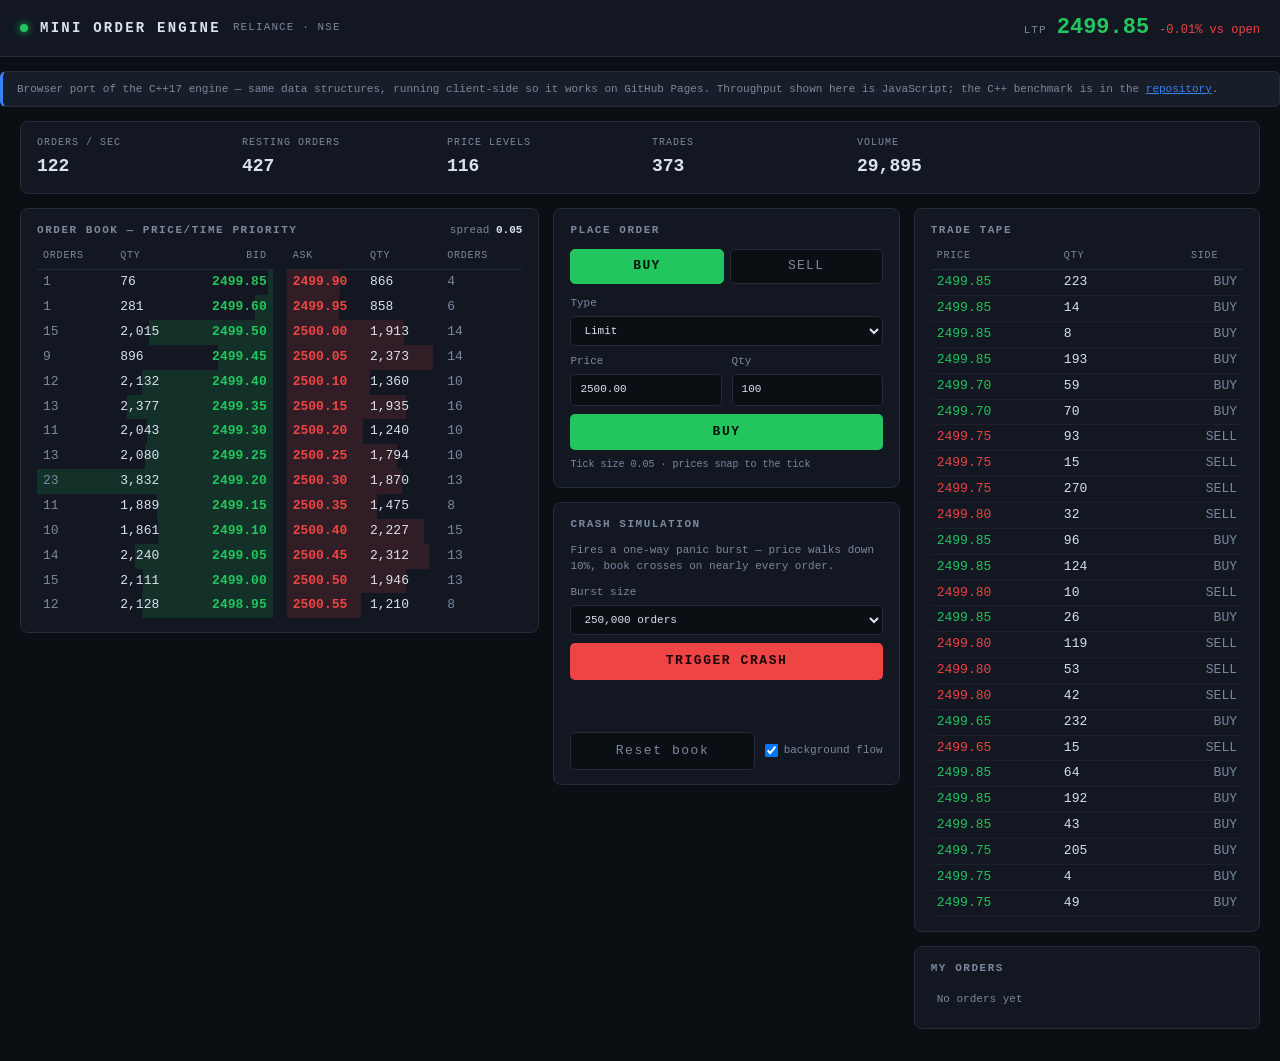
==== docs/index.html @ 82562fbd "feat: browser demo on GitHub Pages GitHub Pages cannot run a native binary, so docs/ holds the order" ====
<!DOCTYPE html>
<html lang="en">
<head>
<meta charset="utf-8">
<meta name="viewport" content="width=device-width, initial-scale=1">
<title>Mini Order Engine — live demo</title>
<link rel="stylesheet" href="style.css">
</head>
<body>

<header>
  <div class="brand">
    <span class="dot on"></span>
    <h1>MINI ORDER ENGINE</h1>
    <span class="sym">RELIANCE · NSE</span>
  </div>
  <div class="ltp">
    <span class="label">LTP</span>
    <span class="val" id="last">—</span>
    <span class="chg" id="chg">—</span>
  </div>
</header>

<div class="banner">
  Browser port of the C++17 engine — same data structures, running client-side so it works on GitHub Pages.
  Throughput shown here is JavaScript; the C++ benchmark is in the
  <a href="https://github.com/Yashit2005/order-engine" target="_blank" rel="noopener">repository</a>.
</div>

<main>
  <section class="panel stats">
    <div class="stat"><span class="k">Orders / sec</span><span class="v" id="rate">0</span></div>
    <div class="stat"><span class="k">Resting orders</span><span class="v" id="live">0</span></div>
    <div class="stat"><span class="k">Price levels</span><span class="v" id="levels">0</span></div>
    <div class="stat"><span class="k">Trades</span><span class="v" id="trades">0</span></div>
    <div class="stat"><span class="k">Volume</span><span class="v" id="volume">0</span></div>
  </section>

  <section class="grid">
    <div class="panel book">
      <div class="panel-head">
        <h2>Order book — price/time priority</h2>
        <div class="spread">spread <b id="spread">—</b></div>
      </div>
      <div class="ladder">
        <div class="side">
          <div class="cols"><span>Orders</span><span>Qty</span><span class="px">Bid</span></div>
          <div id="bids"></div>
        </div>
        <div class="side">
          <div class="cols"><span class="px">Ask</span><span>Qty</span><span>Orders</span></div>
          <div id="asks"></div>
        </div>
      </div>
    </div>

    <div class="col">
      <div class="panel entry">
        <div class="panel-head"><h2>Place order</h2></div>
        <div class="tabs">
          <button class="tab buy active" data-side="buy">BUY</button>
          <button class="tab sell" data-side="sell">SELL</button>
        </div>
        <label>Type
          <select id="type">
            <option value="limit">Limit</option>
            <option value="market">Market</option>
            <option value="ioc">Immediate or Cancel</option>
          </select>
        </label>
        <div class="row">
          <label>Price <input id="price" type="number" step="0.05" value="2500.00"></label>
          <label>Qty <input id="qty" type="number" step="1" value="100"></label>
        </div>
        <button id="submit" class="submit buy">BUY</button>
        <div class="hint" id="hint">Tick size 0.05 · prices snap to the tick</div>
      </div>

      <div class="panel stress">
        <div class="panel-head"><h2>Crash simulation</h2></div>
        <p>Fires a one-way panic burst — price walks down 10%, book crosses on nearly every order.</p>
        <label>Burst size
          <select id="burstN">
            <option value="100000">100,000 orders</option>
            <option value="250000" selected>250,000 orders</option>
            <option value="500000">500,000 orders</option>
          </select>
        </label>
        <button id="crash" class="danger">TRIGGER CRASH</button>
        <div class="burst" id="burst"></div>
        <div class="row2">
          <button id="reset" class="ghost">Reset book</button>
          <label class="chk"><input type="checkbox" id="flow" checked> background flow</label>
        </div>
      </div>
    </div>

    <div class="col">
      <div class="panel tape">
        <div class="panel-head"><h2>Trade tape</h2></div>
        <div class="cols3"><span>Price</span><span>Qty</span><span>Side</span></div>
        <div id="tape"></div>
      </div>
      <div class="panel mine">
        <div class="panel-head"><h2>My orders</h2></div>
        <div id="mine"><div class="empty">No orders yet</div></div>
      </div>
    </div>
  </section>
</main>

<script src="engine.js"></script>
<script src="demo.js"></script>
</body>
</html>
---- docs/style.css ----
:root {
  --bg: #0b0e13;
  --panel: #121721;
  --panel-2: #171d29;
  --line: #232c3b;
  --text: #dbe3f0;
  --muted: #7b899f;
  --buy: #22c55e;
  --sell: #ef4444;
  --accent: #3b82f6;
  --buy-fill: rgba(34, 197, 94, .14);
  --sell-fill: rgba(239, 68, 68, .14);
}

* { box-sizing: border-box; }

body {
  margin: 0;
  background: var(--bg);
  color: var(--text);
  font: 13px/1.45 ui-monospace, "SF Mono", Menlo, Consolas, monospace;
}

header {
  display: flex; align-items: center; justify-content: space-between;
  padding: 12px 20px; border-bottom: 1px solid var(--line);
  background: var(--panel);
}
.brand { display: flex; align-items: center; gap: 12px; }
.brand h1 { font-size: 14px; letter-spacing: .16em; margin: 0; font-weight: 600; }
.sym { color: var(--muted); font-size: 11px; letter-spacing: .1em; }
.dot { width: 8px; height: 8px; border-radius: 50%; background: var(--sell); }
.dot.on { background: var(--buy); box-shadow: 0 0 8px var(--buy); }

.ltp { display: flex; align-items: baseline; gap: 10px; }
.ltp .label { color: var(--muted); font-size: 11px; letter-spacing: .1em; }
.ltp .val { font-size: 22px; font-weight: 600; font-variant-numeric: tabular-nums; }
.ltp .chg { font-size: 12px; font-variant-numeric: tabular-nums; }
.up { color: var(--buy); } .down { color: var(--sell); }

main { padding: 16px 20px 32px; max-width: 1500px; margin: 0 auto; }

.panel {
  background: var(--panel);
  border: 1px solid var(--line);
  border-radius: 8px;
  padding: 14px 16px;
}
.panel-head { display: flex; align-items: center; justify-content: space-between; margin-bottom: 10px; }
.panel-head h2 { font-size: 11px; letter-spacing: .14em; color: var(--muted); margin: 0; text-transform: uppercase; font-weight: 600; }

.stats { display: grid; grid-template-columns: repeat(6, 1fr); gap: 2px 24px; margin-bottom: 14px; }
.stat { display: flex; flex-direction: column; gap: 2px; }
.stat .k { color: var(--muted); font-size: 10px; letter-spacing: .1em; text-transform: uppercase; }
.stat .v { font-size: 18px; font-variant-numeric: tabular-nums; font-weight: 600; }

.grid { display: grid; grid-template-columns: 1.5fr 1fr 1fr; gap: 14px; align-items: start; }
.col { display: flex; flex-direction: column; gap: 14px; }

.spread { color: var(--muted); font-size: 11px; }
.spread b { color: var(--text); font-variant-numeric: tabular-nums; }

.ladder { display: grid; grid-template-columns: 1fr 1fr; gap: 14px; }
.cols, .cols3 {
  display: grid; gap: 8px; color: var(--muted); font-size: 10px;
  letter-spacing: .08em; text-transform: uppercase;
  padding: 0 6px 6px; border-bottom: 1px solid var(--line);
}
.cols { grid-template-columns: 1fr 1fr 1fr; }
.cols3 { grid-template-columns: 1fr 1fr 46px; }
.cols .px { text-align: right; }
.side:last-child .cols .px { text-align: left; }

.lvl {
  position: relative; display: grid; grid-template-columns: 1fr 1fr 1fr;
  gap: 8px; padding: 3px 6px; font-variant-numeric: tabular-nums; cursor: pointer;
}
.lvl > span { position: relative; z-index: 1; }
.lvl .bar { position: absolute; top: 0; bottom: 0; z-index: 0; }
.lvl.bid .bar { right: 0; background: var(--buy-fill); }
.lvl.ask .bar { left: 0; background: var(--sell-fill); }
.lvl.bid .p { color: var(--buy); text-align: right; font-weight: 600; }
.lvl.ask .p { color: var(--sell); font-weight: 600; }
.lvl:hover { background: var(--panel-2); }
.lvl .o { color: var(--muted); }

.entry label, .stress label { display: block; color: var(--muted); font-size: 11px; margin-bottom: 8px; }
.entry input, .entry select, .stress select {
  width: 100%; margin-top: 4px; padding: 7px 9px; background: var(--bg);
  border: 1px solid var(--line); border-radius: 5px; color: var(--text);
  font: inherit; font-variant-numeric: tabular-nums;
}
.entry .row { display: grid; grid-template-columns: 1fr 1fr; gap: 10px; }

.tabs { display: grid; grid-template-columns: 1fr 1fr; gap: 6px; margin-bottom: 12px; }
.tab {
  padding: 7px; border: 1px solid var(--line); background: var(--bg);
  color: var(--muted); border-radius: 5px; font: inherit; letter-spacing: .1em; cursor: pointer;
}
.tab.buy.active { background: var(--buy); color: #04140a; border-color: var(--buy); font-weight: 700; }
.tab.sell.active { background: var(--sell); color: #1a0505; border-color: var(--sell); font-weight: 700; }

button.submit, button.danger, button.ghost {
  width: 100%; padding: 9px; border: 0; border-radius: 5px;
  font: inherit; letter-spacing: .12em; font-weight: 700; cursor: pointer;
}
button.submit.buy { background: var(--buy); color: #04140a; }
button.submit.sell { background: var(--sell); color: #1a0505; }
button.danger { background: var(--sell); color: #1a0505; }
button.ghost { background: var(--bg); color: var(--muted); border: 1px solid var(--line); font-weight: 500; }
button:active { transform: translateY(1px); }

.hint { color: var(--muted); font-size: 10px; margin-top: 8px; }
.stress p { color: var(--muted); font-size: 11px; margin: 0 0 10px; }
.burst { margin-top: 10px; font-size: 11px; color: var(--muted); min-height: 32px; }
.burst b { color: var(--accent); font-size: 15px; font-variant-numeric: tabular-nums; }
.row2 { display: grid; grid-template-columns: 1fr auto; gap: 10px; align-items: center; margin-top: 10px; }
.chk { display: flex !important; align-items: center; gap: 6px; margin: 0 !important; white-space: nowrap; }
.chk input { width: auto; margin: 0; }

.tape .t, .mine .m {
  display: grid; padding: 3px 6px; font-variant-numeric: tabular-nums;
  border-bottom: 1px solid rgba(35, 44, 59, .5);
}
.tape .t { grid-template-columns: 1fr 1fr 46px; gap: 8px; }
.tape .t.B .p { color: var(--buy); } .tape .t.S .p { color: var(--sell); }
.tape .t .s { color: var(--muted); text-align: right; }

.mine .m { grid-template-columns: 1fr 1fr 1fr auto; gap: 8px; align-items: center; font-size: 11px; }
.mine .m .side.BUY { color: var(--buy); } .mine .m .side.SELL { color: var(--sell); }
.mine .m .x { background: none; border: 1px solid var(--line); color: var(--muted); border-radius: 4px; cursor: pointer; font: inherit; padding: 1px 6px; }
.mine .m.done { opacity: .45; }
.empty { color: var(--muted); font-size: 11px; padding: 6px; }

@media (max-width: 1100px) {
  .grid { grid-template-columns: 1fr; }
  .stats { grid-template-columns: repeat(3, 1fr); gap: 12px; }
}

.banner {
  max-width: 1460px;
  margin: 14px auto -2px;
  padding: 9px 14px;
  background: var(--panel-2);
  border: 1px solid var(--line);
  border-left: 3px solid var(--accent);
  border-radius: 6px;
  color: var(--muted);
  font-size: 11px;
  line-height: 1.5;
}
.banner a { color: var(--accent); }
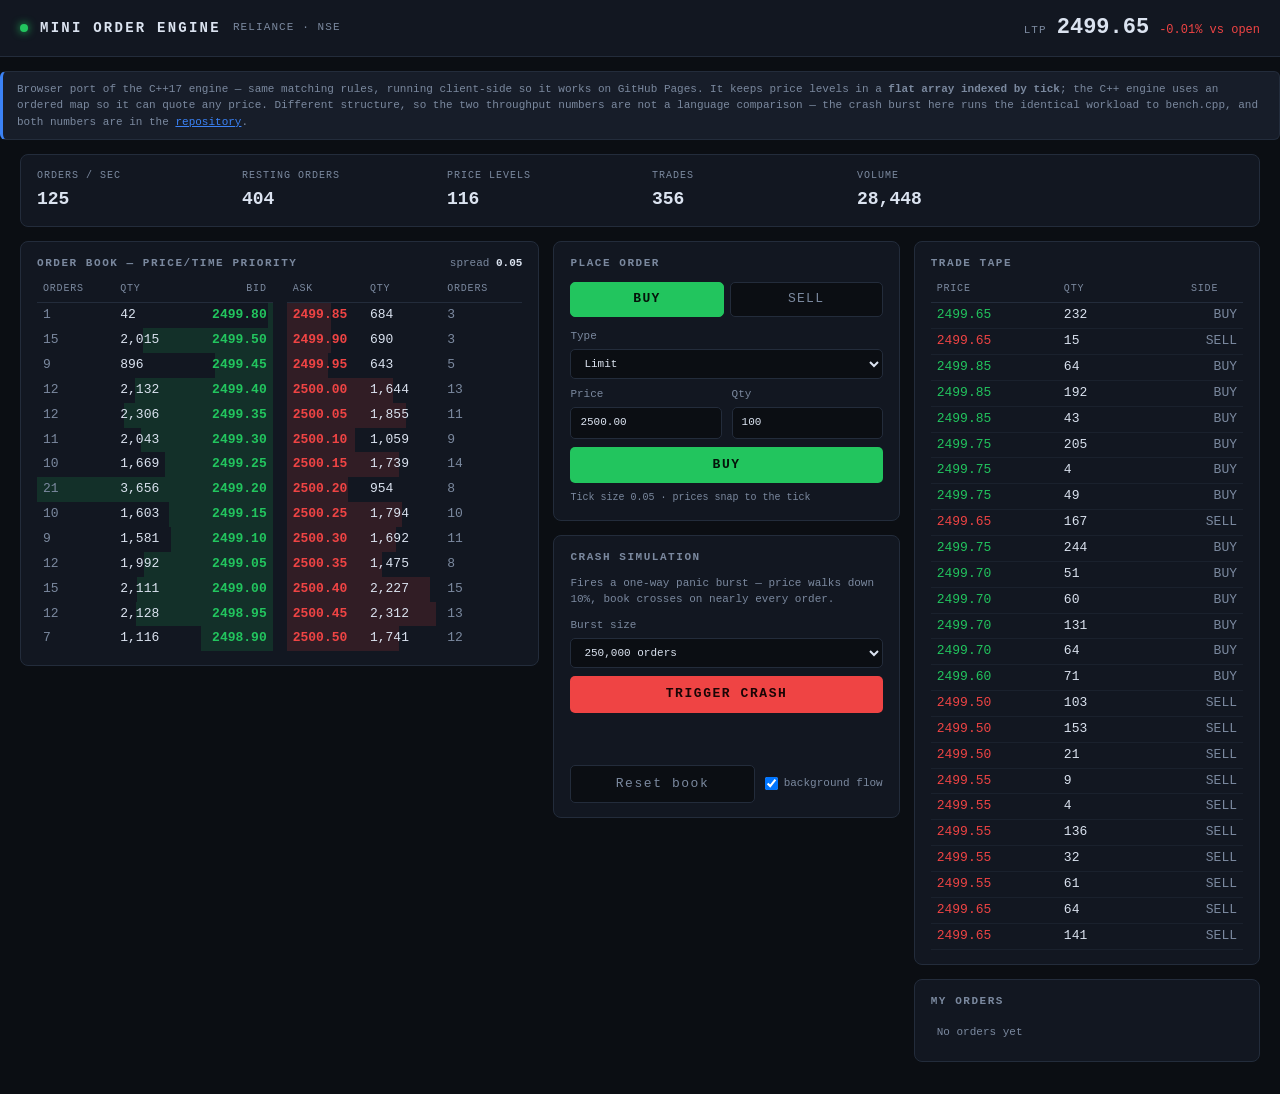
==== commit f59187f0: "perf: flat tick-indexed levels in the browser port The browser demo was ~5x off the native engine, a" ====
--- a/docs/index.html
+++ b/docs/index.html
@@ -22,8 +22,10 @@
 </header>
 
 <div class="banner">
-  Browser port of the C++17 engine — same data structures, running client-side so it works on GitHub Pages.
-  Throughput shown here is JavaScript; the C++ benchmark is in the
+  Browser port of the C++17 engine — same matching rules, running client-side so it works on GitHub Pages.
+  It keeps price levels in a <b>flat array indexed by tick</b>; the C++ engine uses an ordered map so it can
+  quote any price. Different structure, so the two throughput numbers are not a language comparison —
+  the crash burst here runs the identical workload to <code>bench.cpp</code>, and both numbers are in the
   <a href="https://github.com/Yashit2005/order-engine" target="_blank" rel="noopener">repository</a>.
 </div>
 
--- a/docs/style.css
+++ b/docs/style.css
@@ -150,3 +150,5 @@
   line-height: 1.5;
 }
 .banner a { color: var(--accent); }
+
+.burst .sub { color: var(--muted); font-size: 10px; }
